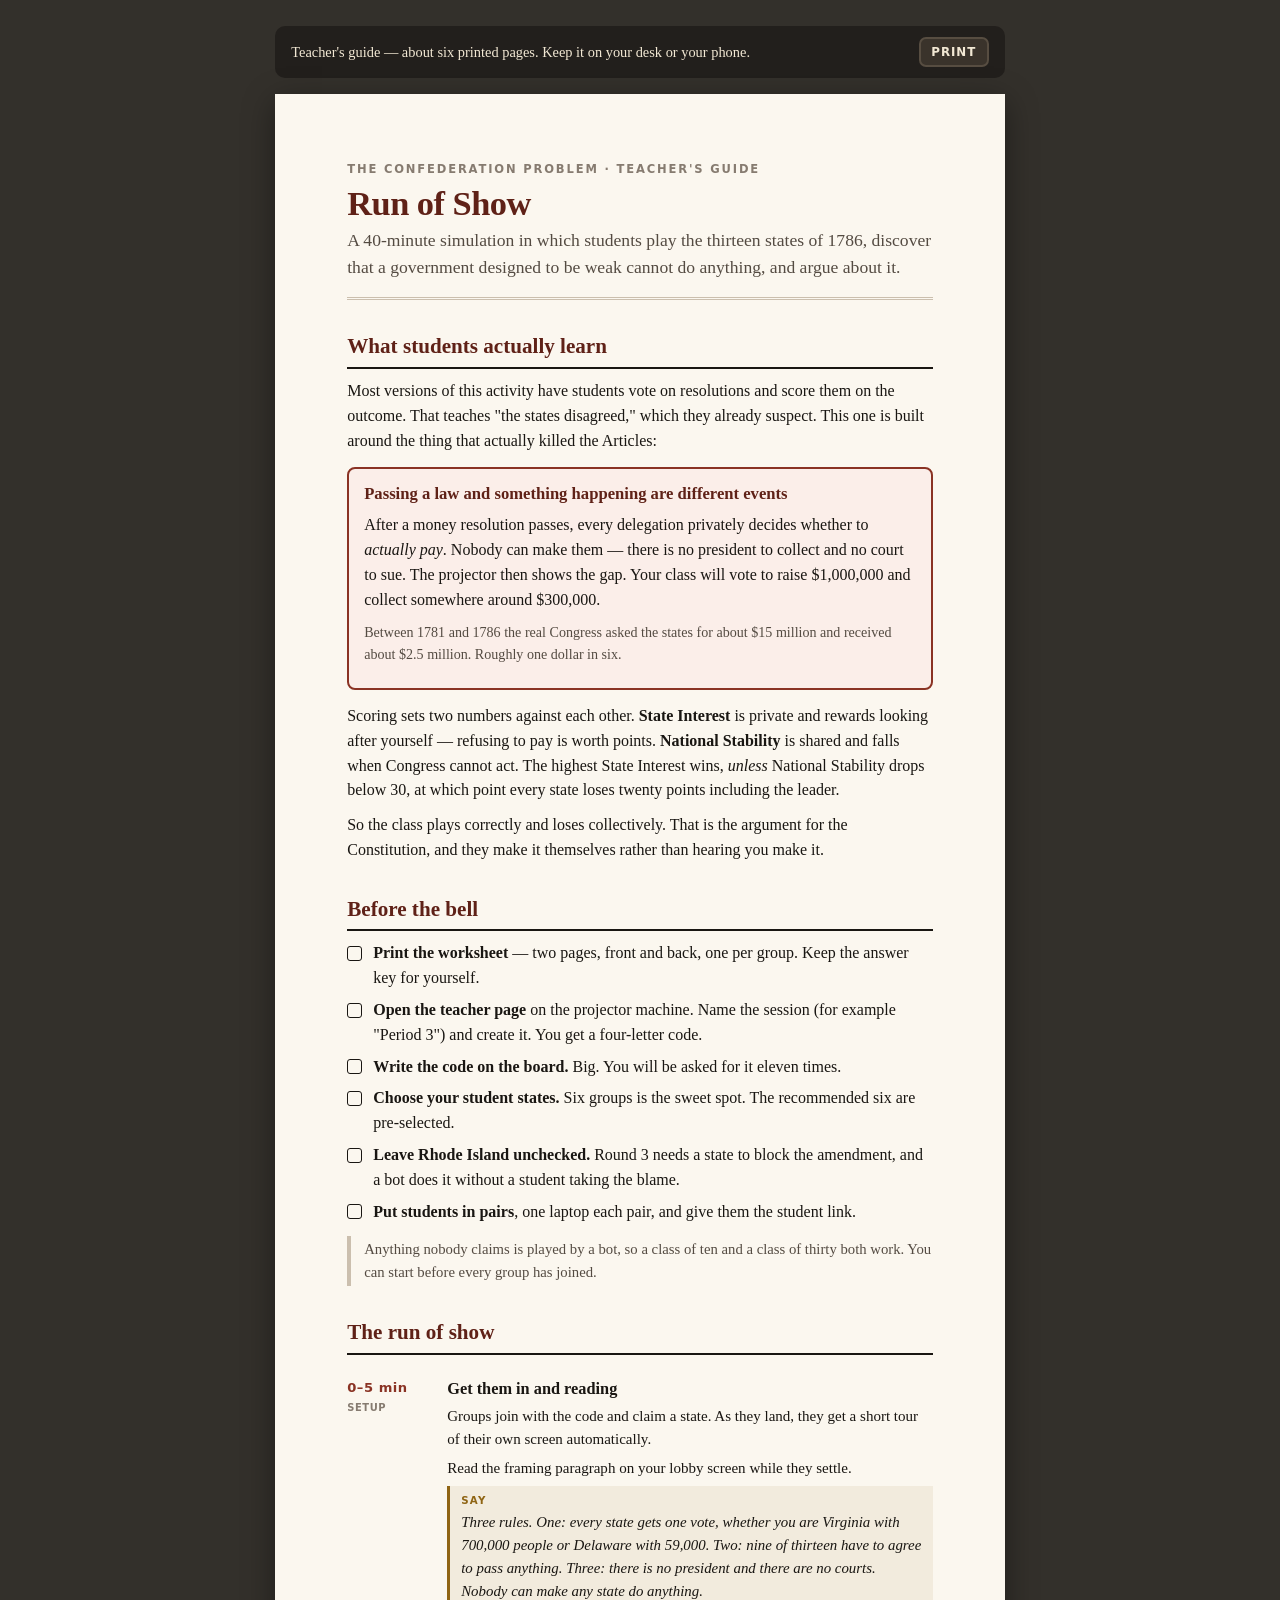
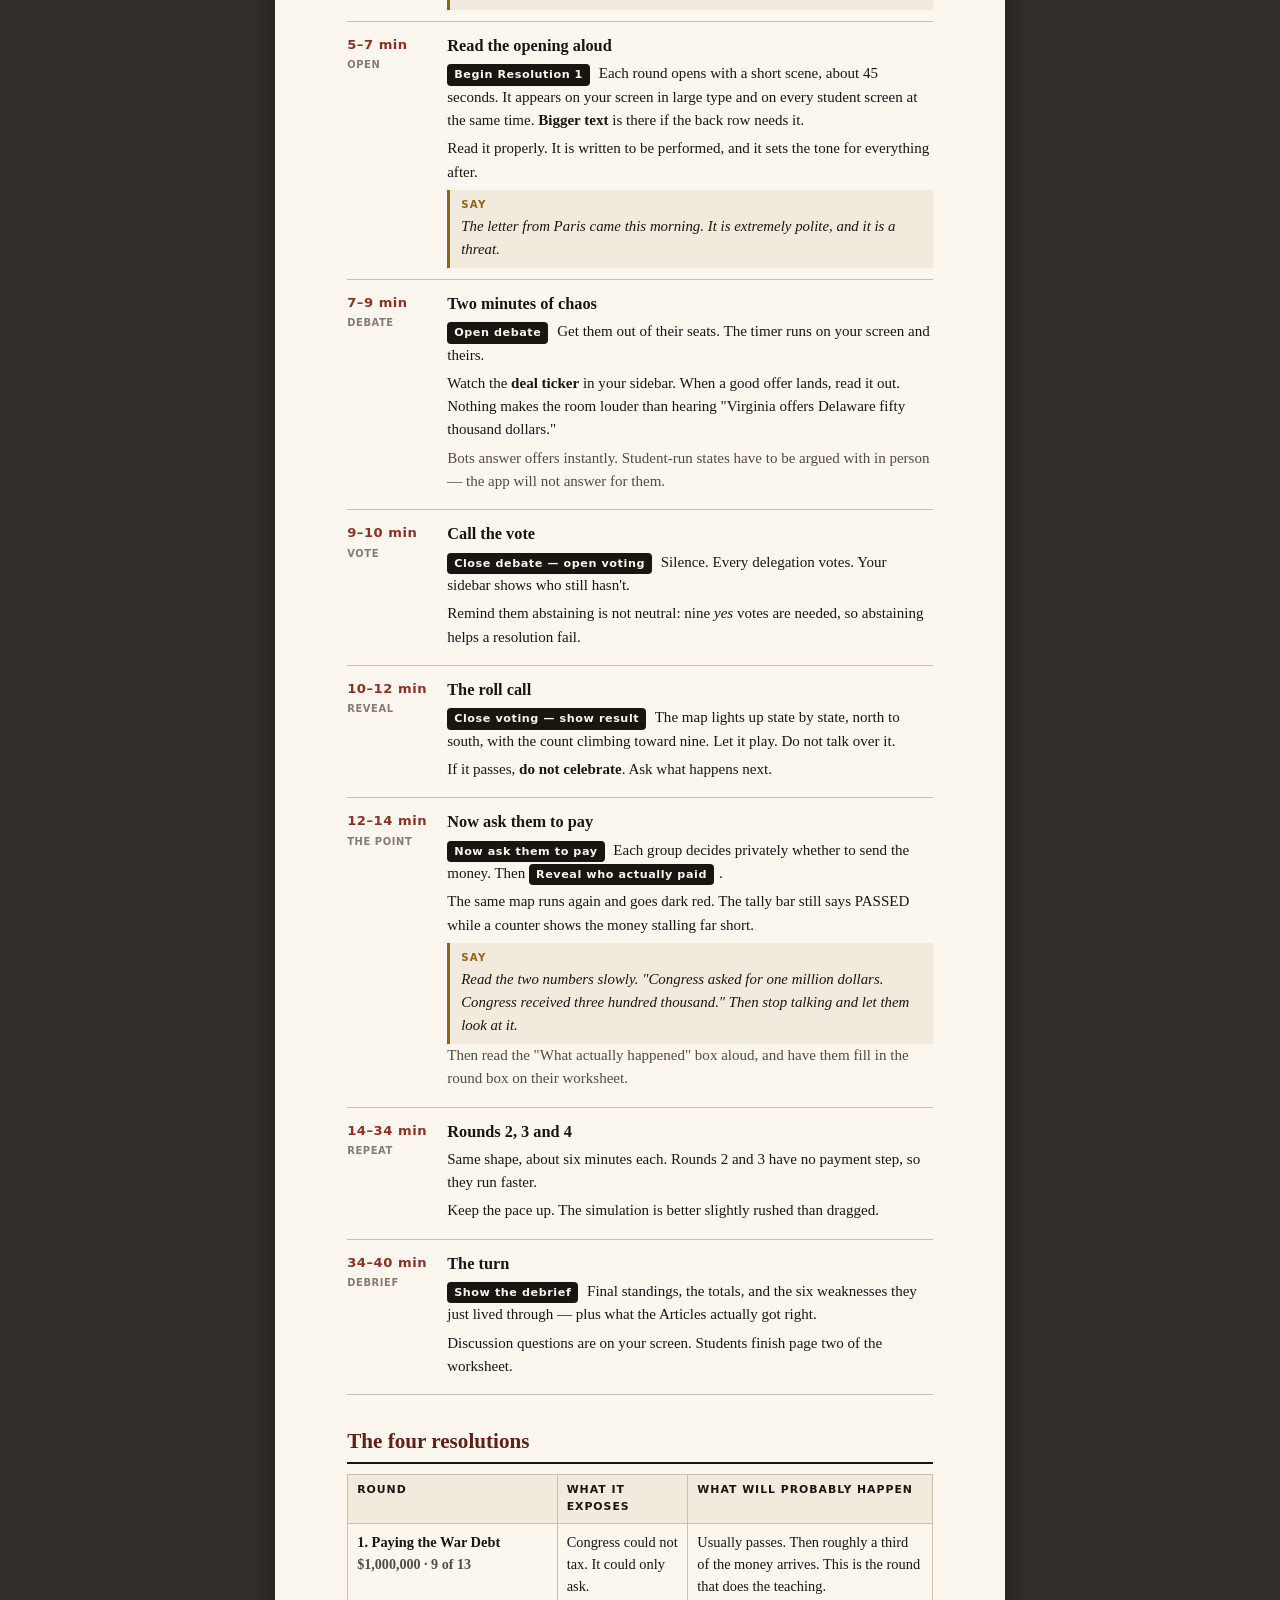
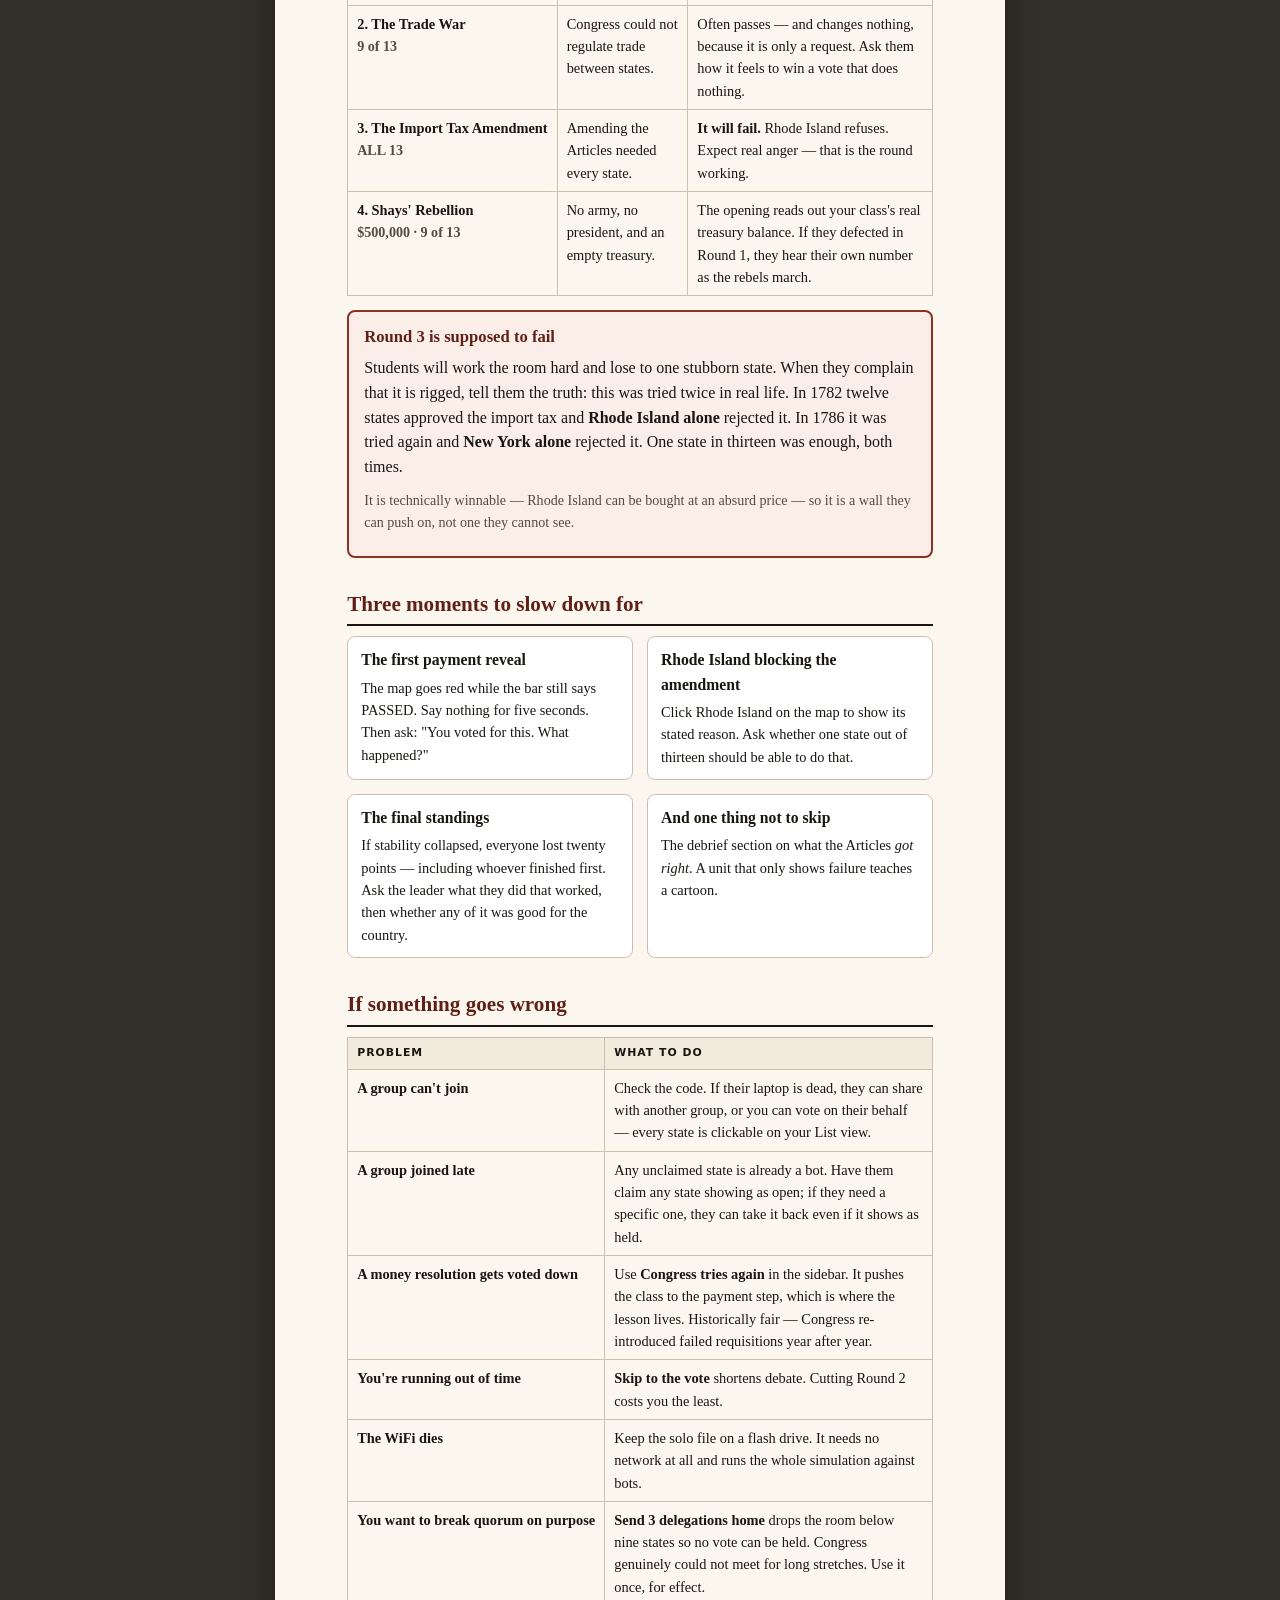
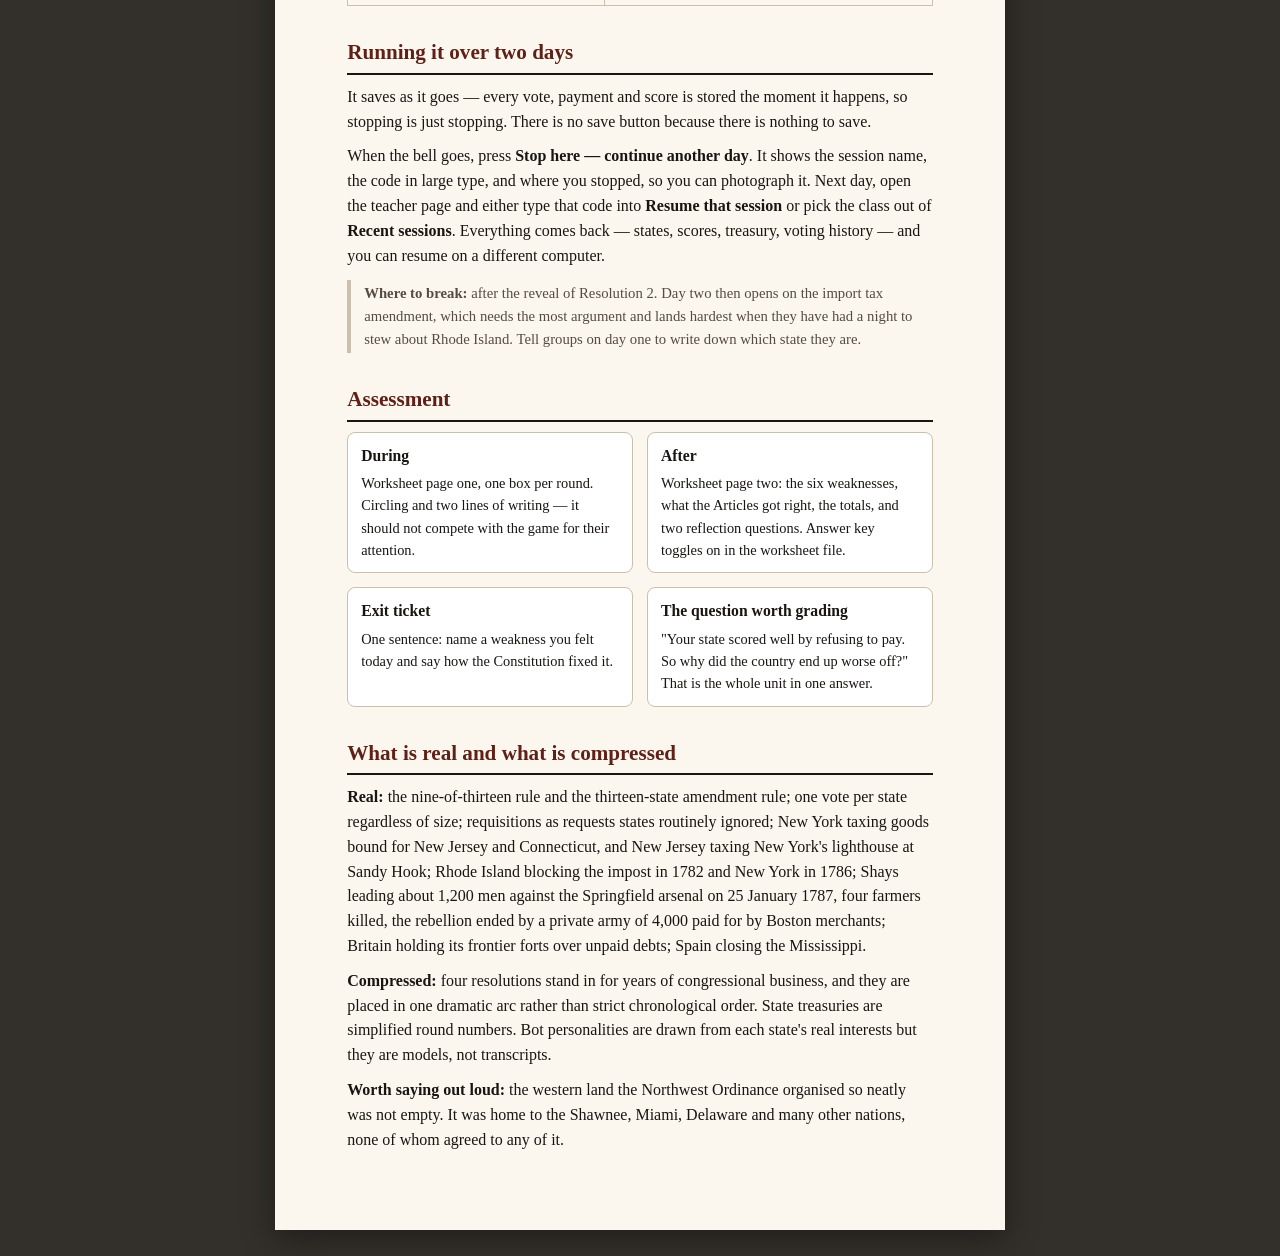
==== lesson-plan.html @ 15f0db57 "Add the teacher's run of show A six-page guide written to be used during class rather than read befo" ====
<!DOCTYPE html>
<html lang="en">
<head>
<meta charset="UTF-8">
<meta name="viewport" content="width=device-width, initial-scale=1">
<title>Teacher's Run of Show</title>
<link rel="icon" href="data:image/svg+xml,%3Csvg xmlns=%27http://www.w3.org/2000/svg%27 viewBox=%270 0 32 32%27%3E%3Crect width=%2732%27 height=%2732%27 rx=%276%27 fill=%27%238a3324%27/%3E%3Ctext x=%2716%27 y=%2723%27 font-size=%2719%27 text-anchor=%27middle%27 fill=%27%23f5ecd8%27 font-family=%27Georgia,serif%27%3E13%3C/text%3E%3C/svg%3E">
<style>
  :root{
    --ink:#191612; --soft:#544b42; --faint:#867b70; --rule:#cbbfae;
    --paper:#fbf7ef; --tint:#f2ebdd; --accent:#8a3324; --accent-dk:#5f2117;
    --gold:#8f6413; --green:#1d5233;
  }
  *{box-sizing:border-box}
  html,body{margin:0;padding:0}
  body{background:#33302b;color:var(--ink);
    font-family:"Iowan Old Style","Palatino Linotype",Palatino,Georgia,"Times New Roman",serif;
    font-size:16px;line-height:1.55;padding:26px 12px}
  .doc{background:var(--paper);max-width:7.6in;margin:0 auto;padding:0.7in 0.75in;
    box-shadow:0 8px 30px rgba(0,0,0,.4)}

  .lede-block{border-bottom:3px double var(--rule);padding-bottom:16px;margin-bottom:22px}
  h1{font-size:2.15rem;margin:0 0 4px;color:var(--accent-dk);letter-spacing:-.015em;line-height:1.1}
  .kicker{font-family:ui-sans-serif,system-ui,-apple-system,sans-serif;font-size:.72rem;font-weight:800;
    letter-spacing:.16em;text-transform:uppercase;color:var(--faint);margin-bottom:6px}
  .stand{font-size:1.1rem;color:var(--soft);margin:0}

  h2{font-size:1.32rem;margin:30px 0 10px;color:var(--accent-dk);
    border-bottom:2px solid var(--ink);padding-bottom:4px}
  h3{font-size:1.04rem;margin:18px 0 6px}
  p{margin:0 0 10px}
  ul,ol{margin:0 0 10px;padding-left:1.15em}
  li{margin-bottom:5px}
  .small{font-size:.88rem}
  .muted{color:var(--soft)}
  strong{font-weight:700}

  /* run of show */
  .cue{display:grid;grid-template-columns:86px 1fr;gap:14px;padding:11px 0;
    border-bottom:1px solid var(--rule);break-inside:avoid}
  .cue:last-child{border-bottom:0}
  .cue .t{font-family:ui-sans-serif,system-ui,sans-serif;font-weight:800;font-size:.82rem;
    letter-spacing:.04em;color:var(--accent);padding-top:2px}
  .cue .t small{display:block;font-weight:600;color:var(--faint);letter-spacing:.06em;
    text-transform:uppercase;font-size:.62rem;margin-top:2px}
  .cue h4{margin:0 0 4px;font-size:1.02rem}
  .cue p{margin:0 0 5px;font-size:.94rem}
  .press{display:inline-block;font-family:ui-sans-serif,system-ui,sans-serif;font-size:.7rem;
    font-weight:700;letter-spacing:.05em;background:var(--ink);color:var(--paper);
    border-radius:4px;padding:2px 7px;margin-right:5px;white-space:nowrap}
  .say{border-left:3px solid var(--gold);background:var(--tint);padding:7px 11px;margin:6px 0 0;
    font-size:.93rem;font-style:italic}
  .say b{font-style:normal;font-family:ui-sans-serif,system-ui,sans-serif;font-size:.64rem;
    letter-spacing:.12em;text-transform:uppercase;color:var(--gold);display:block;margin-bottom:2px}

  table{width:100%;border-collapse:collapse;margin:0 0 12px;font-size:.9rem}
  th,td{text-align:left;padding:7px 9px;border:1px solid var(--rule);vertical-align:top}
  th{background:var(--tint);font-family:ui-sans-serif,system-ui,sans-serif;font-size:.68rem;
    text-transform:uppercase;letter-spacing:.09em}
  td.n{white-space:nowrap;font-weight:700}

  .callout{border:2px solid var(--accent);border-radius:8px;padding:12px 15px;margin:14px 0;
    background:#fbeee9;break-inside:avoid}
  .callout h3{margin-top:0;color:var(--accent-dk)}
  .note{border-left:4px solid var(--rule);padding:2px 0 2px 13px;margin:12px 0;color:var(--soft);
    font-size:.92rem}
  .check{list-style:none;padding-left:0}
  .check li{padding-left:26px;position:relative;margin-bottom:7px}
  .check li::before{content:"";position:absolute;left:0;top:.28em;width:13px;height:13px;
    border:1.5px solid var(--ink);border-radius:3px}

  .grid2{display:grid;grid-template-columns:1fr 1fr;gap:14px}
  @media(max-width:640px){.grid2{grid-template-columns:1fr}}
  .card{border:1px solid var(--rule);border-radius:8px;padding:11px 13px;background:#fff}
  .card h3{margin:0 0 4px;font-size:.98rem}
  .card p{margin:0;font-size:.9rem}

  .bar{max-width:7.6in;margin:0 auto 16px;display:flex;gap:10px;align-items:center;flex-wrap:wrap;
    background:#221f1c;border-radius:10px;padding:11px 16px;color:#f2e8d4}
  .bar span{flex:1;min-width:180px;font-size:.9rem}
  .bar button{font-family:ui-sans-serif,system-ui,sans-serif;font-size:.74rem;font-weight:700;
    letter-spacing:.08em;text-transform:uppercase;border:2px solid #574d41;background:#3a332b;
    color:#f2e8d4;border-radius:7px;padding:.5em .9em;cursor:pointer}
  .bar button:hover{background:#4a4137}

  @page{margin:0.55in}
  @media print{
    body{background:#fff;padding:0;font-size:10.6pt}
    .bar{display:none}
    .doc{box-shadow:none;max-width:none;padding:0}
    h2{page-break-after:avoid}
    .cue,.callout,.card,table{break-inside:avoid}
  }
</style>
</head>
<body>

<div class="bar">
  <span>Teacher's guide — about six printed pages. Keep it on your desk or your phone.</span>
  <button onclick="window.print()">Print</button>
</div>

<div class="doc">

  <div class="lede-block">
    <div class="kicker">The Confederation Problem &middot; Teacher's Guide</div>
    <h1>Run of Show</h1>
    <p class="stand">A 40-minute simulation in which students play the thirteen states of 1786, discover
    that a government designed to be weak cannot do anything, and argue about it.</p>
  </div>

  <h2>What students actually learn</h2>

  <p>Most versions of this activity have students vote on resolutions and score them on the outcome. That
  teaches "the states disagreed," which they already suspect. This one is built around the thing that
  actually killed the Articles:</p>

  <div class="callout">
    <h3>Passing a law and something happening are different events</h3>
    <p>After a money resolution passes, every delegation privately decides whether to <em>actually pay</em>.
    Nobody can make them — there is no president to collect and no court to sue. The projector then shows
    the gap. Your class will vote to raise $1,000,000 and collect somewhere around $300,000.</p>
    <p class="small muted" style="margin-top:7px">Between 1781 and 1786 the real Congress asked the states
    for about $15 million and received about $2.5 million. Roughly one dollar in six.</p>
  </div>

  <p>Scoring sets two numbers against each other. <strong>State Interest</strong> is private and rewards
  looking after yourself — refusing to pay is worth points. <strong>National Stability</strong> is shared
  and falls when Congress cannot act. The highest State Interest wins, <em>unless</em> National Stability
  drops below 30, at which point every state loses twenty points including the leader.</p>

  <p>So the class plays correctly and loses collectively. That is the argument for the Constitution, and
  they make it themselves rather than hearing you make it.</p>

  <h2>Before the bell</h2>

  <ul class="check">
    <li><strong>Print the worksheet</strong> — two pages, front and back, one per group. Keep the answer
      key for yourself.</li>
    <li><strong>Open the teacher page</strong> on the projector machine. Name the session (for example
      "Period 3") and create it. You get a four-letter code.</li>
    <li><strong>Write the code on the board.</strong> Big. You will be asked for it eleven times.</li>
    <li><strong>Choose your student states.</strong> Six groups is the sweet spot. The recommended six are
      pre-selected.</li>
    <li><strong>Leave Rhode Island unchecked.</strong> Round 3 needs a state to block the amendment, and a
      bot does it without a student taking the blame.</li>
    <li><strong>Put students in pairs</strong>, one laptop each pair, and give them the student link.</li>
  </ul>

  <div class="note">Anything nobody claims is played by a bot, so a class of ten and a class of thirty both
  work. You can start before every group has joined.</div>

  <h2>The run of show</h2>

  <div class="cue">
    <div class="t">0–5 min<small>Setup</small></div>
    <div>
      <h4>Get them in and reading</h4>
      <p>Groups join with the code and claim a state. As they land, they get a short tour of their own
      screen automatically.</p>
      <p>Read the framing paragraph on your lobby screen while they settle.</p>
      <div class="say"><b>Say</b>Three rules. One: every state gets one vote, whether you are Virginia with
      700,000 people or Delaware with 59,000. Two: nine of thirteen have to agree to pass anything. Three:
      there is no president and there are no courts. Nobody can make any state do anything.</div>
    </div>
  </div>

  <div class="cue">
    <div class="t">5–7 min<small>Open</small></div>
    <div>
      <h4>Read the opening aloud</h4>
      <p><span class="press">Begin Resolution 1</span> Each round opens with a short scene, about
      45 seconds. It appears on your screen in large type and on every student screen at the same time.
      <strong>Bigger text</strong> is there if the back row needs it.</p>
      <p>Read it properly. It is written to be performed, and it sets the tone for everything after.</p>
      <div class="say"><b>Say</b>The letter from Paris came this morning. It is extremely polite, and it is
      a threat.</div>
    </div>
  </div>

  <div class="cue">
    <div class="t">7–9 min<small>Debate</small></div>
    <div>
      <h4>Two minutes of chaos</h4>
      <p><span class="press">Open debate</span> Get them out of their seats. The timer runs on your screen
      and theirs.</p>
      <p>Watch the <strong>deal ticker</strong> in your sidebar. When a good offer lands, read it out.
      Nothing makes the room louder than hearing "Virginia offers Delaware fifty thousand dollars."</p>
      <p class="small muted">Bots answer offers instantly. Student-run states have to be argued with in
      person — the app will not answer for them.</p>
    </div>
  </div>

  <div class="cue">
    <div class="t">9–10 min<small>Vote</small></div>
    <div>
      <h4>Call the vote</h4>
      <p><span class="press">Close debate — open voting</span> Silence. Every delegation votes. Your
      sidebar shows who still hasn't.</p>
      <p>Remind them abstaining is not neutral: nine <em>yes</em> votes are needed, so abstaining helps a
      resolution fail.</p>
    </div>
  </div>

  <div class="cue">
    <div class="t">10–12 min<small>Reveal</small></div>
    <div>
      <h4>The roll call</h4>
      <p><span class="press">Close voting — show result</span> The map lights up state by state, north to
      south, with the count climbing toward nine. Let it play. Do not talk over it.</p>
      <p>If it passes, <strong>do not celebrate</strong>. Ask what happens next.</p>
    </div>
  </div>

  <div class="cue">
    <div class="t">12–14 min<small>The point</small></div>
    <div>
      <h4>Now ask them to pay</h4>
      <p><span class="press">Now ask them to pay</span> Each group decides privately whether to send the
      money. Then <span class="press">Reveal who actually paid</span>.</p>
      <p>The same map runs again and goes dark red. The tally bar still says PASSED while a counter shows
      the money stalling far short.</p>
      <div class="say"><b>Say</b>Read the two numbers slowly. "Congress asked for one million dollars.
      Congress received three hundred thousand." Then stop talking and let them look at it.</div>
      <p class="small muted">Then read the "What actually happened" box aloud, and have them fill in the
      round box on their worksheet.</p>
    </div>
  </div>

  <div class="cue">
    <div class="t">14–34 min<small>Repeat</small></div>
    <div>
      <h4>Rounds 2, 3 and 4</h4>
      <p>Same shape, about six minutes each. Rounds 2 and 3 have no payment step, so they run faster.</p>
      <p>Keep the pace up. The simulation is better slightly rushed than dragged.</p>
    </div>
  </div>

  <div class="cue">
    <div class="t">34–40 min<small>Debrief</small></div>
    <div>
      <h4>The turn</h4>
      <p><span class="press">Show the debrief</span> Final standings, the totals, and the six weaknesses
      they just lived through — plus what the Articles actually got right.</p>
      <p>Discussion questions are on your screen. Students finish page two of the worksheet.</p>
    </div>
  </div>

  <h2>The four resolutions</h2>

  <table>
    <thead><tr><th>Round</th><th>What it exposes</th><th>What will probably happen</th></tr></thead>
    <tbody>
      <tr>
        <td class="n">1. Paying the War Debt<br><span class="small muted">$1,000,000 &middot; 9 of 13</span></td>
        <td>Congress could not tax. It could only ask.</td>
        <td>Usually passes. Then roughly a third of the money arrives. This is the round that does the
          teaching.</td>
      </tr>
      <tr>
        <td class="n">2. The Trade War<br><span class="small muted">9 of 13</span></td>
        <td>Congress could not regulate trade between states.</td>
        <td>Often passes — and changes nothing, because it is only a request. Ask them how it feels to
          win a vote that does nothing.</td>
      </tr>
      <tr>
        <td class="n">3. The Import Tax Amendment<br><span class="small muted">ALL 13</span></td>
        <td>Amending the Articles needed every state.</td>
        <td><strong>It will fail.</strong> Rhode Island refuses. Expect real anger — that is the round
          working.</td>
      </tr>
      <tr>
        <td class="n">4. Shays' Rebellion<br><span class="small muted">$500,000 &middot; 9 of 13</span></td>
        <td>No army, no president, and an empty treasury.</td>
        <td>The opening reads out your class's real treasury balance. If they defected in Round 1, they
          hear their own number as the rebels march.</td>
      </tr>
    </tbody>
  </table>

  <div class="callout">
    <h3>Round 3 is supposed to fail</h3>
    <p>Students will work the room hard and lose to one stubborn state. When they complain that it is
    rigged, tell them the truth: this was tried twice in real life. In 1782 twelve states approved the
    import tax and <strong>Rhode Island alone</strong> rejected it. In 1786 it was tried again and
    <strong>New York alone</strong> rejected it. One state in thirteen was enough, both times.</p>
    <p class="small muted" style="margin-top:6px">It is technically winnable — Rhode Island can be bought
    at an absurd price — so it is a wall they can push on, not one they cannot see.</p>
  </div>

  <h2>Three moments to slow down for</h2>

  <div class="grid2">
    <div class="card">
      <h3>The first payment reveal</h3>
      <p>The map goes red while the bar still says PASSED. Say nothing for five seconds. Then ask: "You
      voted for this. What happened?"</p>
    </div>
    <div class="card">
      <h3>Rhode Island blocking the amendment</h3>
      <p>Click Rhode Island on the map to show its stated reason. Ask whether one state out of thirteen
      should be able to do that.</p>
    </div>
    <div class="card">
      <h3>The final standings</h3>
      <p>If stability collapsed, everyone lost twenty points — including whoever finished first. Ask the
      leader what they did that worked, then whether any of it was good for the country.</p>
    </div>
    <div class="card">
      <h3>And one thing not to skip</h3>
      <p>The debrief section on what the Articles <em>got right</em>. A unit that only shows failure
      teaches a cartoon.</p>
    </div>
  </div>

  <h2>If something goes wrong</h2>

  <table>
    <thead><tr><th>Problem</th><th>What to do</th></tr></thead>
    <tbody>
      <tr><td class="n">A group can't join</td>
        <td>Check the code. If their laptop is dead, they can share with another group, or you can vote on
          their behalf — every state is clickable on your List view.</td></tr>
      <tr><td class="n">A group joined late</td>
        <td>Any unclaimed state is already a bot. Have them claim any state showing as open; if they need
          a specific one, they can take it back even if it shows as held.</td></tr>
      <tr><td class="n">A money resolution gets voted down</td>
        <td>Use <strong>Congress tries again</strong> in the sidebar. It pushes the class to the payment
          step, which is where the lesson lives. Historically fair — Congress re-introduced failed
          requisitions year after year.</td></tr>
      <tr><td class="n">You're running out of time</td>
        <td><strong>Skip to the vote</strong> shortens debate. Cutting Round 2 costs you the least.</td></tr>
      <tr><td class="n">The WiFi dies</td>
        <td>Keep the solo file on a flash drive. It needs no network at all and runs the whole simulation
          against bots.</td></tr>
      <tr><td class="n">You want to break quorum on purpose</td>
        <td><strong>Send 3 delegations home</strong> drops the room below nine states so no vote can be
          held. Congress genuinely could not meet for long stretches. Use it once, for effect.</td></tr>
    </tbody>
  </table>

  <h2>Running it over two days</h2>

  <p>It saves as it goes — every vote, payment and score is stored the moment it happens, so stopping is
  just stopping. There is no save button because there is nothing to save.</p>

  <p>When the bell goes, press <strong>Stop here — continue another day</strong>. It shows the session
  name, the code in large type, and where you stopped, so you can photograph it. Next day, open the
  teacher page and either type that code into <strong>Resume that session</strong> or pick the class out
  of <strong>Recent sessions</strong>. Everything comes back — states, scores, treasury, voting history —
  and you can resume on a different computer.</p>

  <div class="note"><strong>Where to break:</strong> after the reveal of Resolution 2. Day two then opens
  on the import tax amendment, which needs the most argument and lands hardest when they have had a night
  to stew about Rhode Island. Tell groups on day one to write down which state they are.</div>

  <h2>Assessment</h2>

  <div class="grid2">
    <div class="card">
      <h3>During</h3>
      <p>Worksheet page one, one box per round. Circling and two lines of writing — it should not compete
      with the game for their attention.</p>
    </div>
    <div class="card">
      <h3>After</h3>
      <p>Worksheet page two: the six weaknesses, what the Articles got right, the totals, and two
      reflection questions. Answer key toggles on in the worksheet file.</p>
    </div>
    <div class="card">
      <h3>Exit ticket</h3>
      <p>One sentence: name a weakness you felt today and say how the Constitution fixed it.</p>
    </div>
    <div class="card">
      <h3>The question worth grading</h3>
      <p>"Your state scored well by refusing to pay. So why did the country end up worse off?" That is the
      whole unit in one answer.</p>
    </div>
  </div>

  <h2>What is real and what is compressed</h2>

  <p><strong>Real:</strong> the nine-of-thirteen rule and the thirteen-state amendment rule; one vote per
  state regardless of size; requisitions as requests states routinely ignored; New York taxing goods bound
  for New Jersey and Connecticut, and New Jersey taxing New York's lighthouse at Sandy Hook; Rhode Island
  blocking the impost in 1782 and New York in 1786; Shays leading about 1,200 men against the Springfield
  arsenal on 25 January 1787, four farmers killed, the rebellion ended by a private army of 4,000 paid for
  by Boston merchants; Britain holding its frontier forts over unpaid debts; Spain closing the Mississippi.</p>

  <p><strong>Compressed:</strong> four resolutions stand in for years of congressional business, and they
  are placed in one dramatic arc rather than strict chronological order. State treasuries are simplified
  round numbers. Bot personalities are drawn from each state's real interests but they are models, not
  transcripts.</p>

  <p><strong>Worth saying out loud:</strong> the western land the Northwest Ordinance organised so neatly
  was not empty. It was home to the Shawnee, Miami, Delaware and many other nations, none of whom agreed
  to any of it.</p>

</div>
</body>
</html>
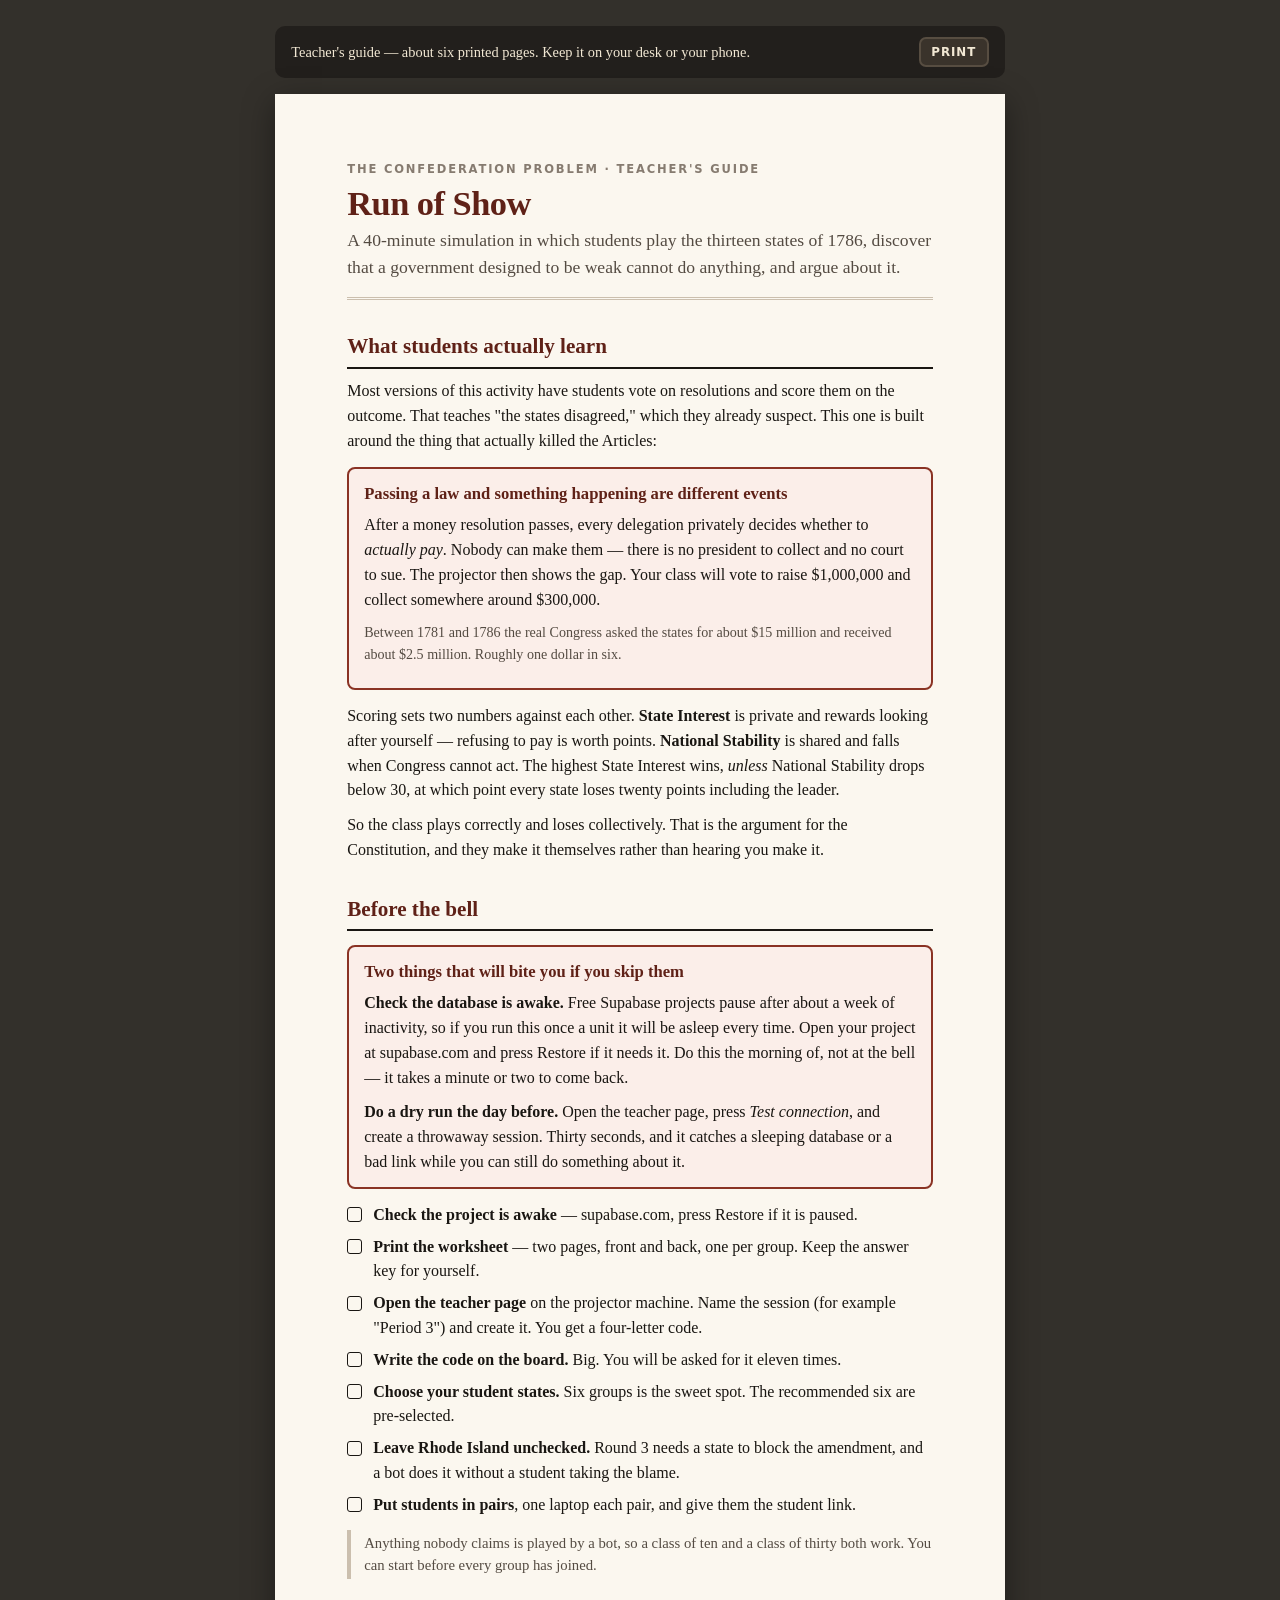
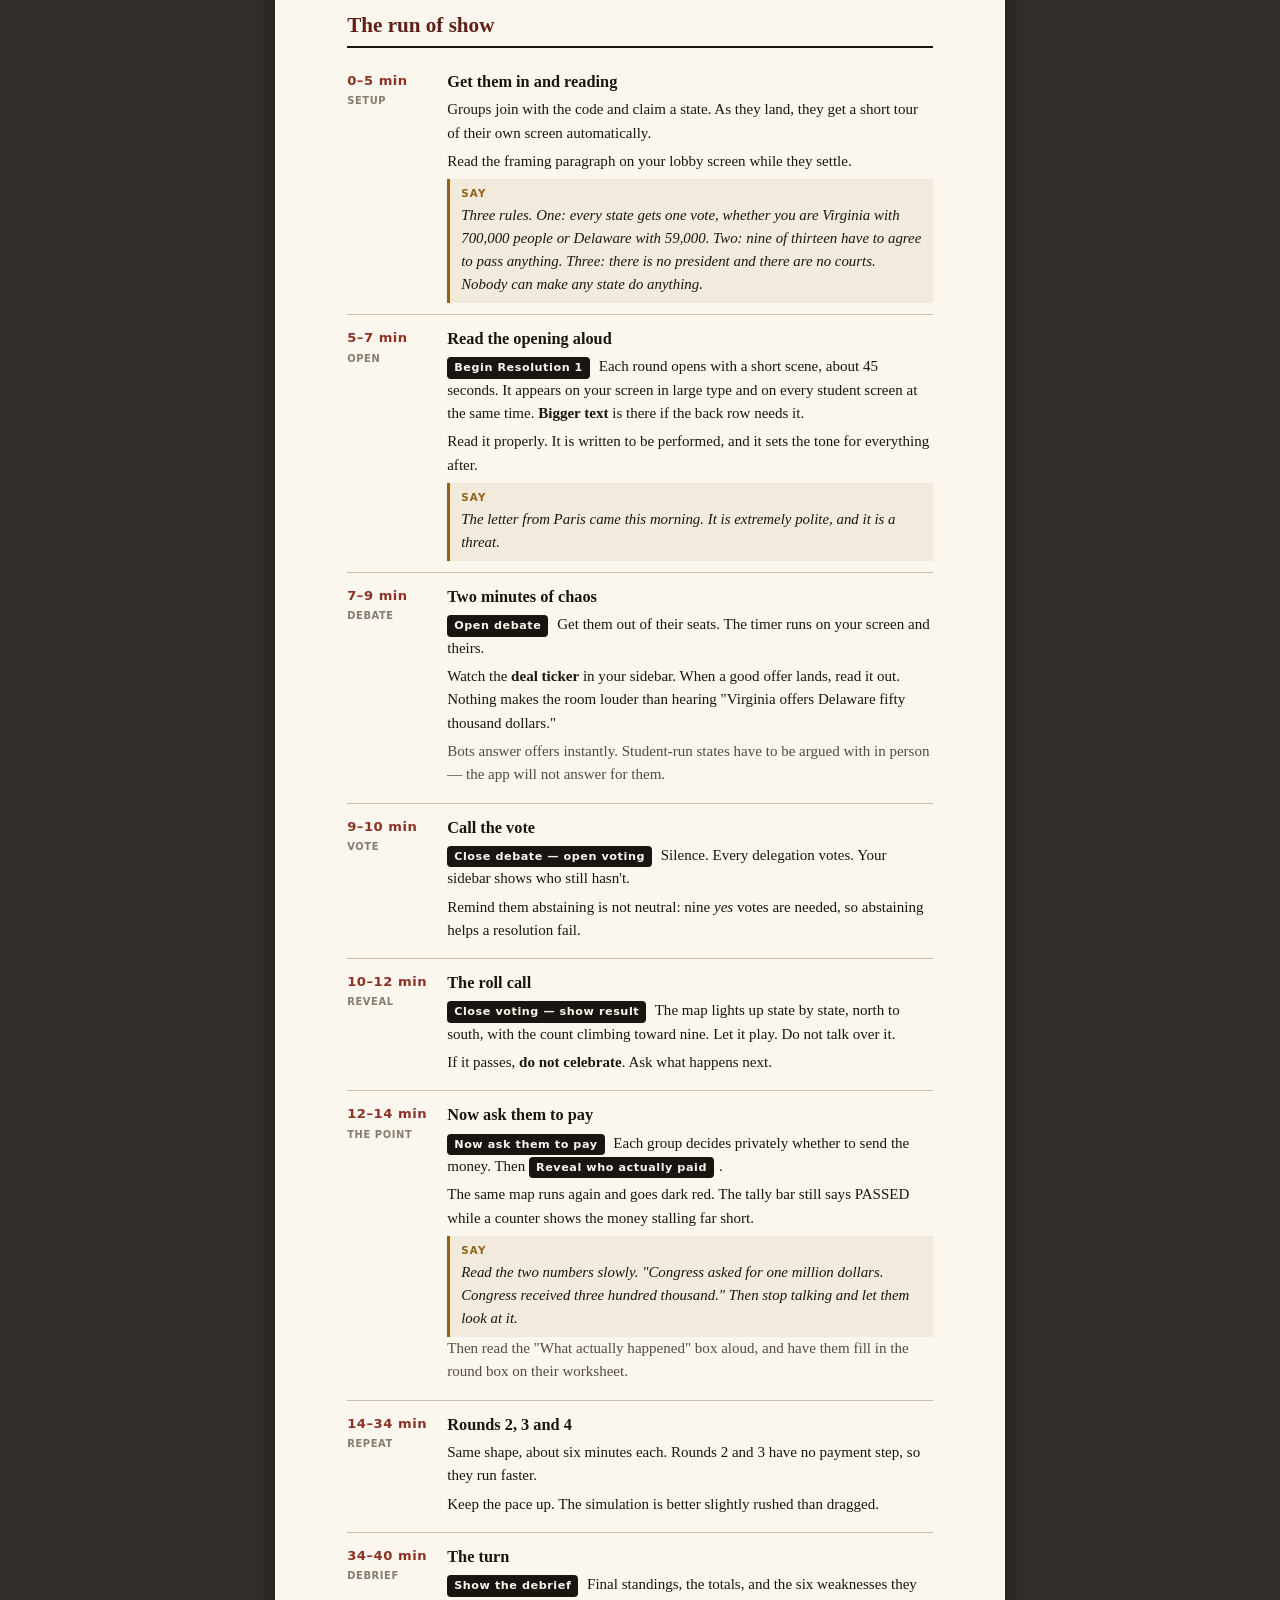
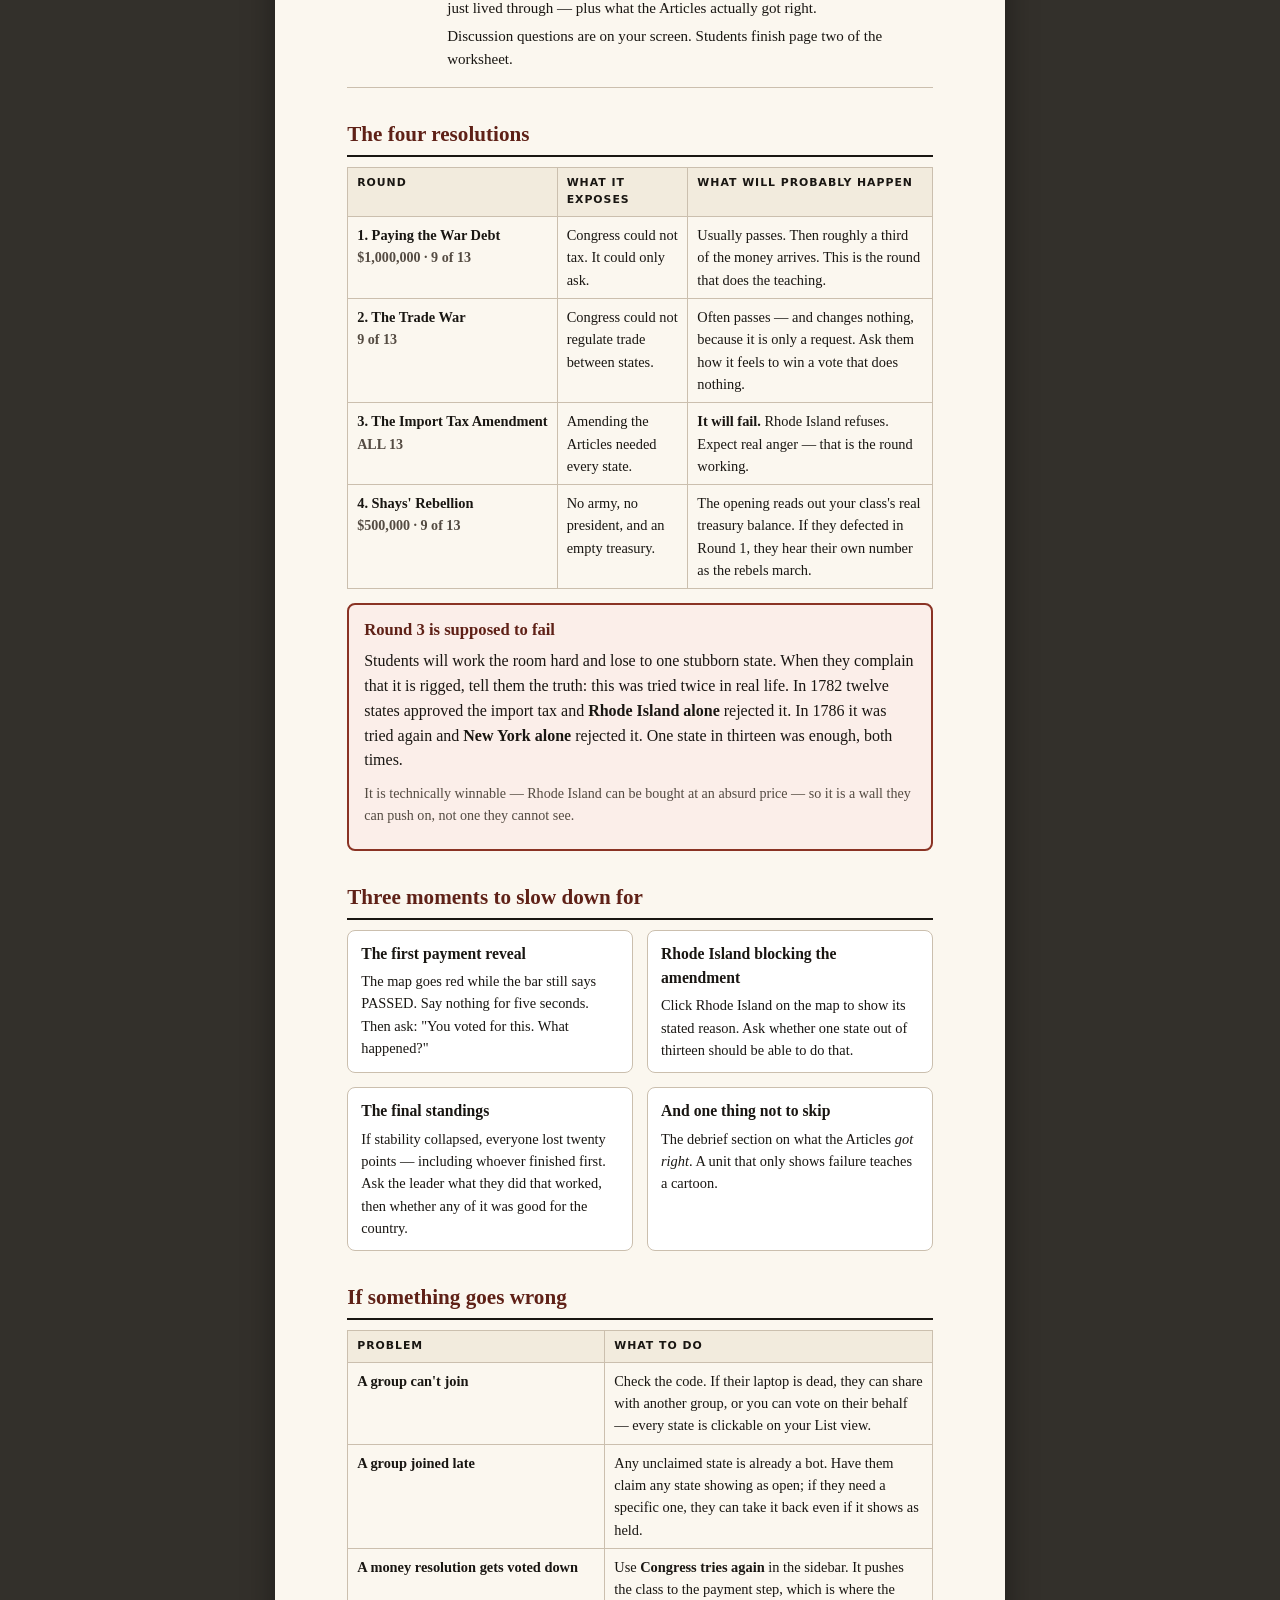
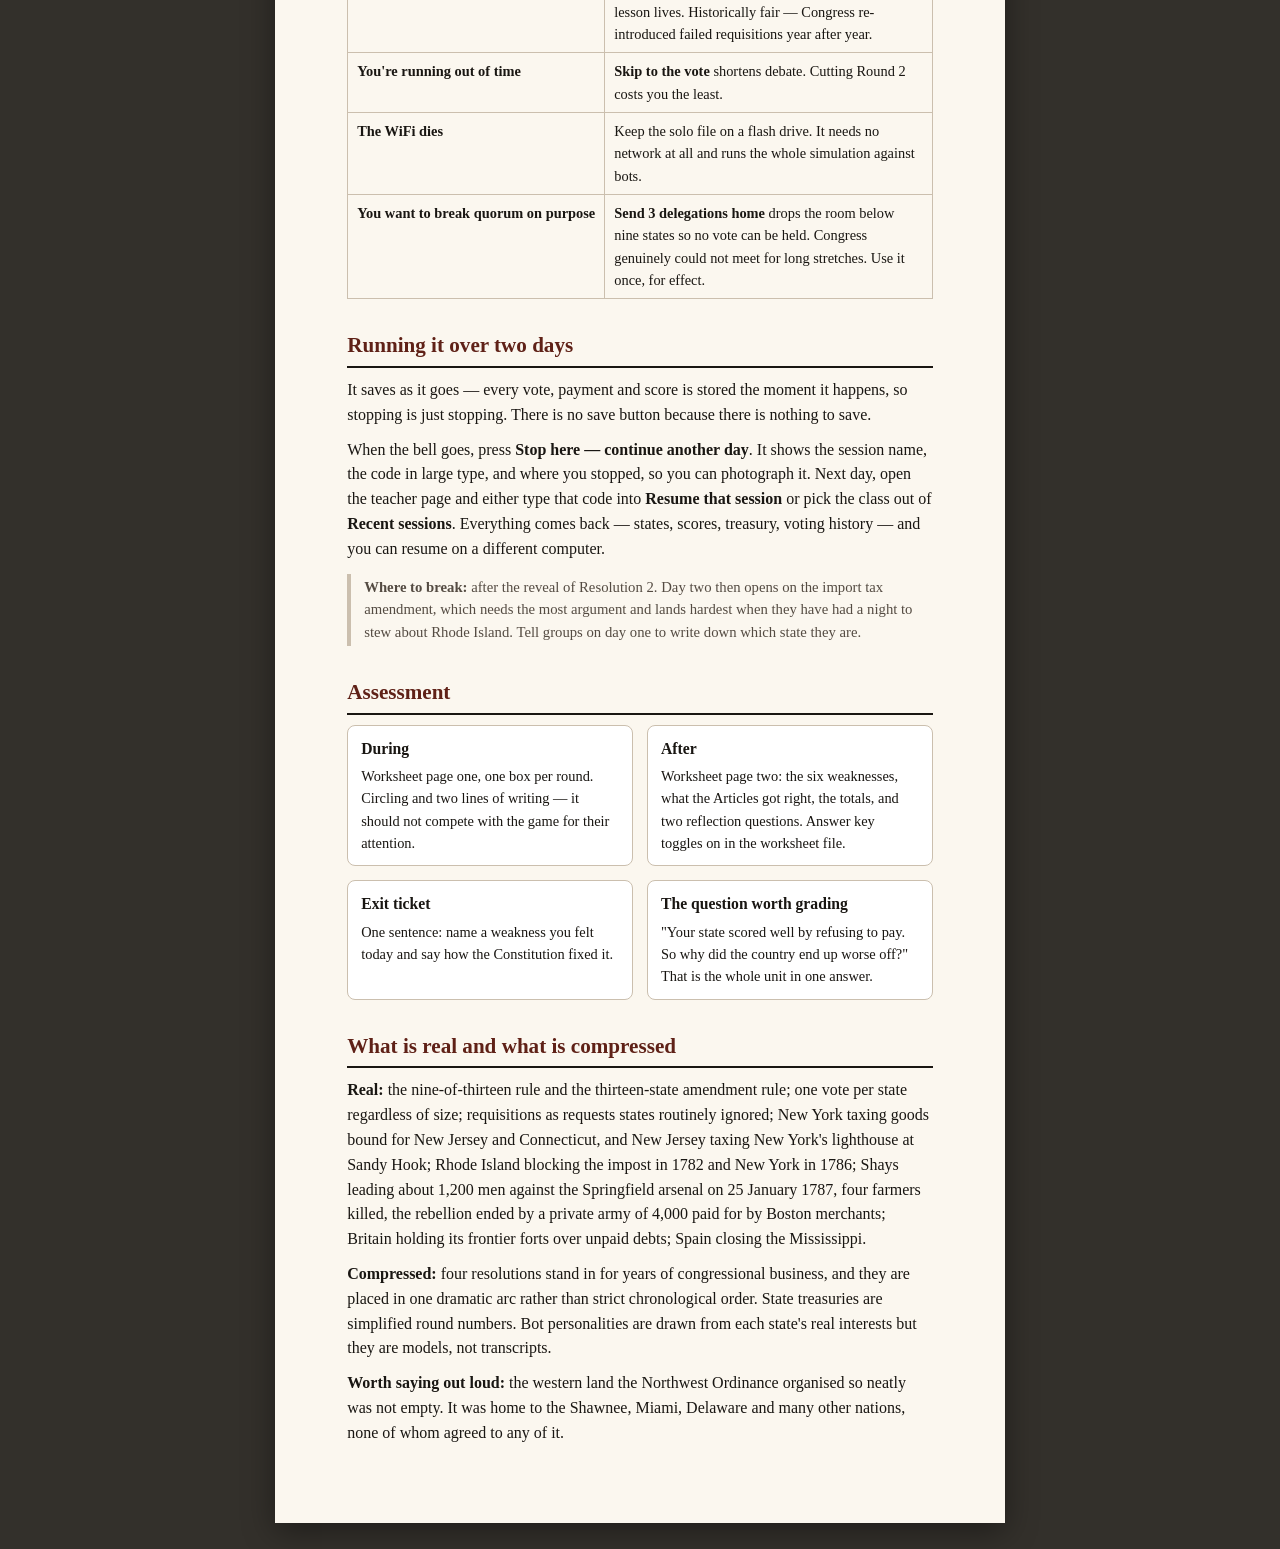
==== commit b4dc33a0: "Detect a paused project, and stop blaming file:// for it A free Supabase project sleeps after about " ====
--- a/lesson-plan.html
+++ b/lesson-plan.html
@@ -134,7 +134,19 @@
 
   <h2>Before the bell</h2>
 
+  <div class="callout">
+    <h3>Two things that will bite you if you skip them</h3>
+    <p><strong>Check the database is awake.</strong> Free Supabase projects pause after about a week of
+    inactivity, so if you run this once a unit it will be asleep every time. Open your project at
+    supabase.com and press Restore if it needs it. Do this the morning of, not at the bell — it takes a
+    minute or two to come back.</p>
+    <p style="margin-bottom:0"><strong>Do a dry run the day before.</strong> Open the teacher page,
+    press <em>Test connection</em>, and create a throwaway session. Thirty seconds, and it catches a
+    sleeping database or a bad link while you can still do something about it.</p>
+  </div>
+
   <ul class="check">
+    <li><strong>Check the project is awake</strong> — supabase.com, press Restore if it is paused.</li>
     <li><strong>Print the worksheet</strong> — two pages, front and back, one per group. Keep the answer
       key for yourself.</li>
     <li><strong>Open the teacher page</strong> on the projector machine. Name the session (for example
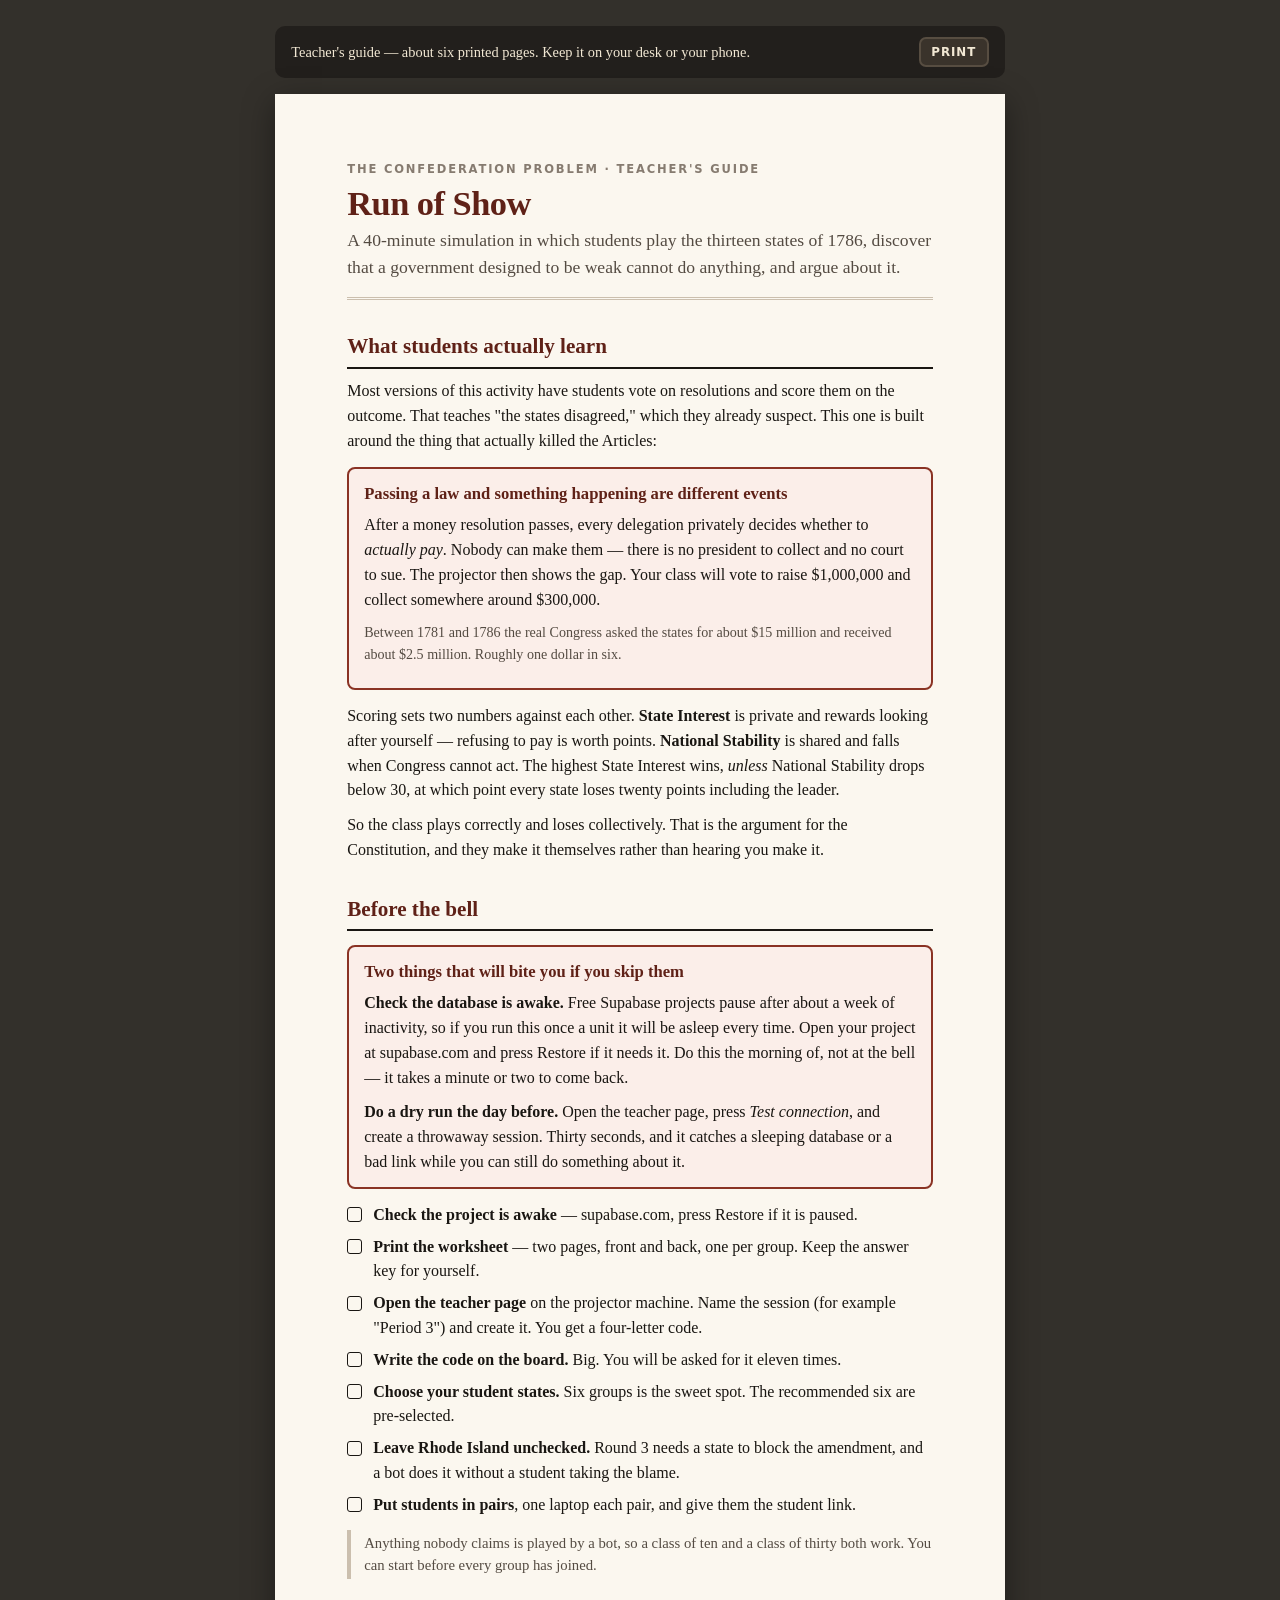
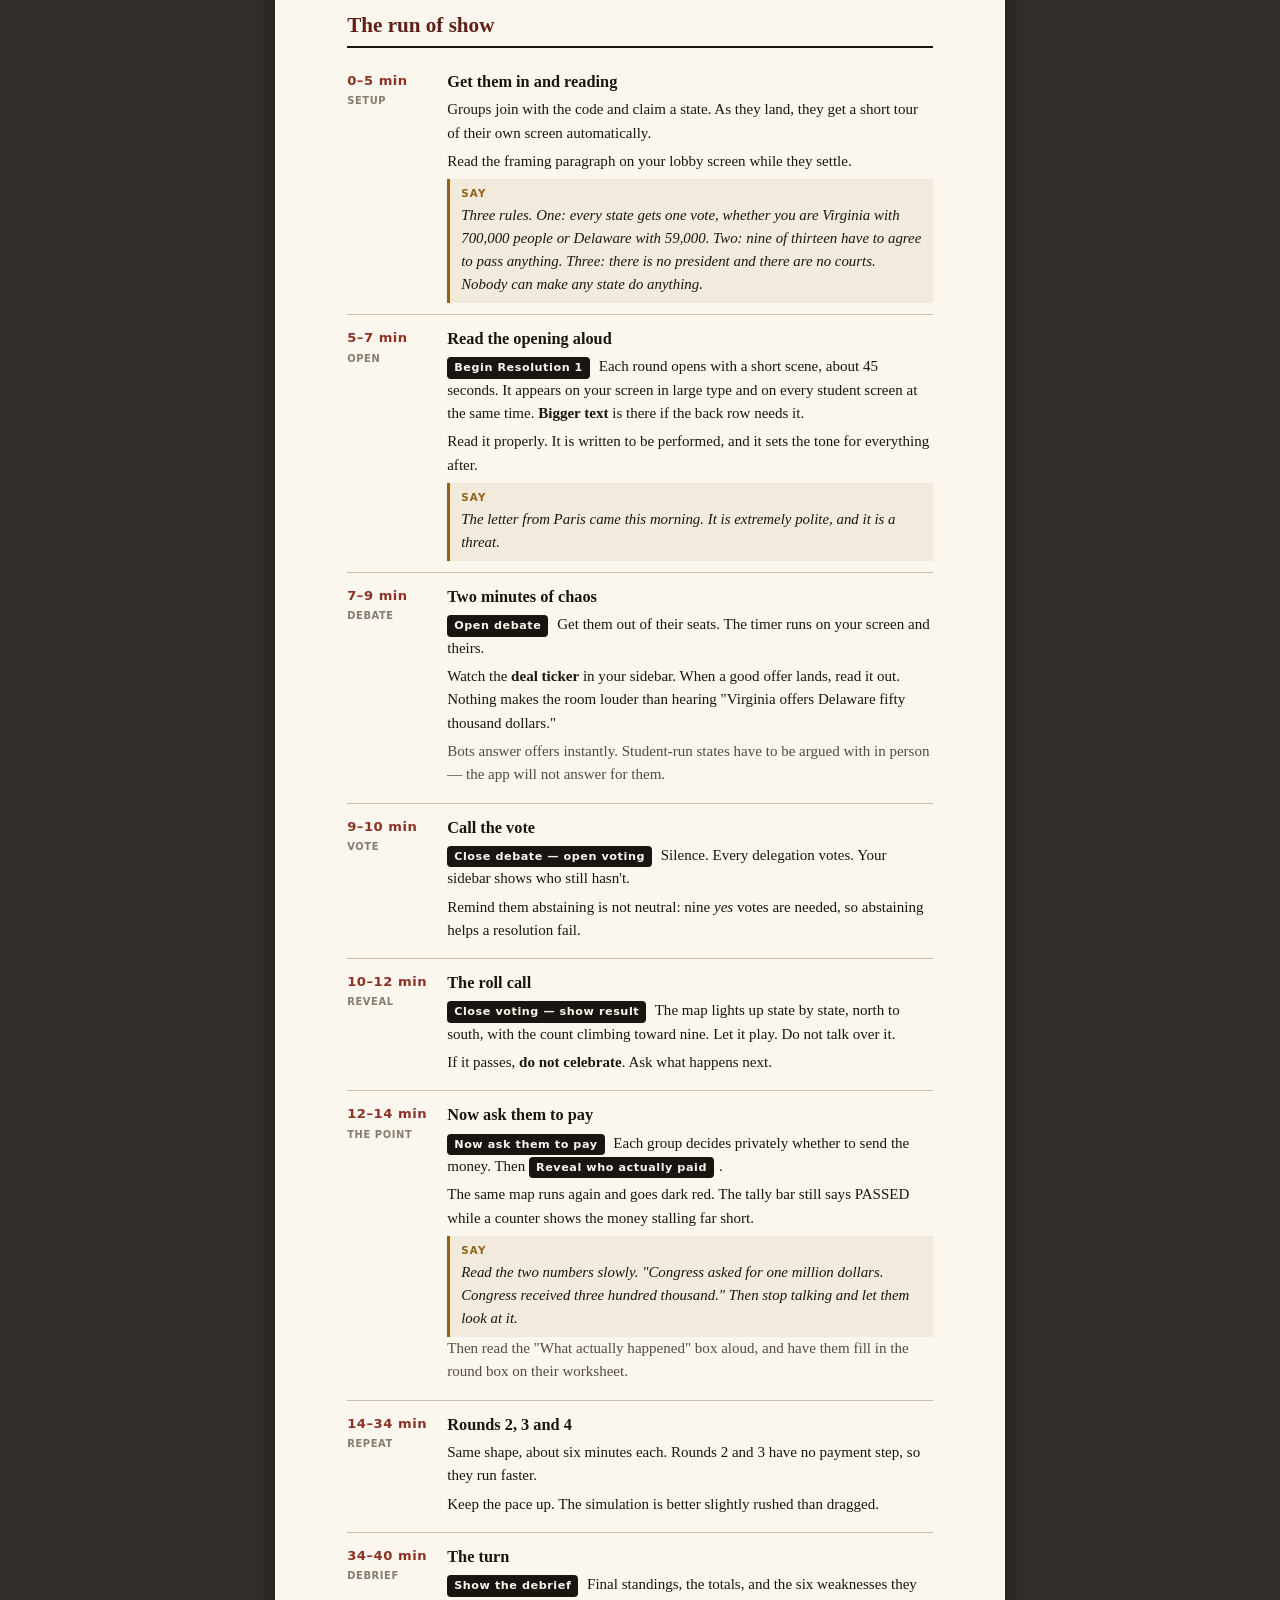
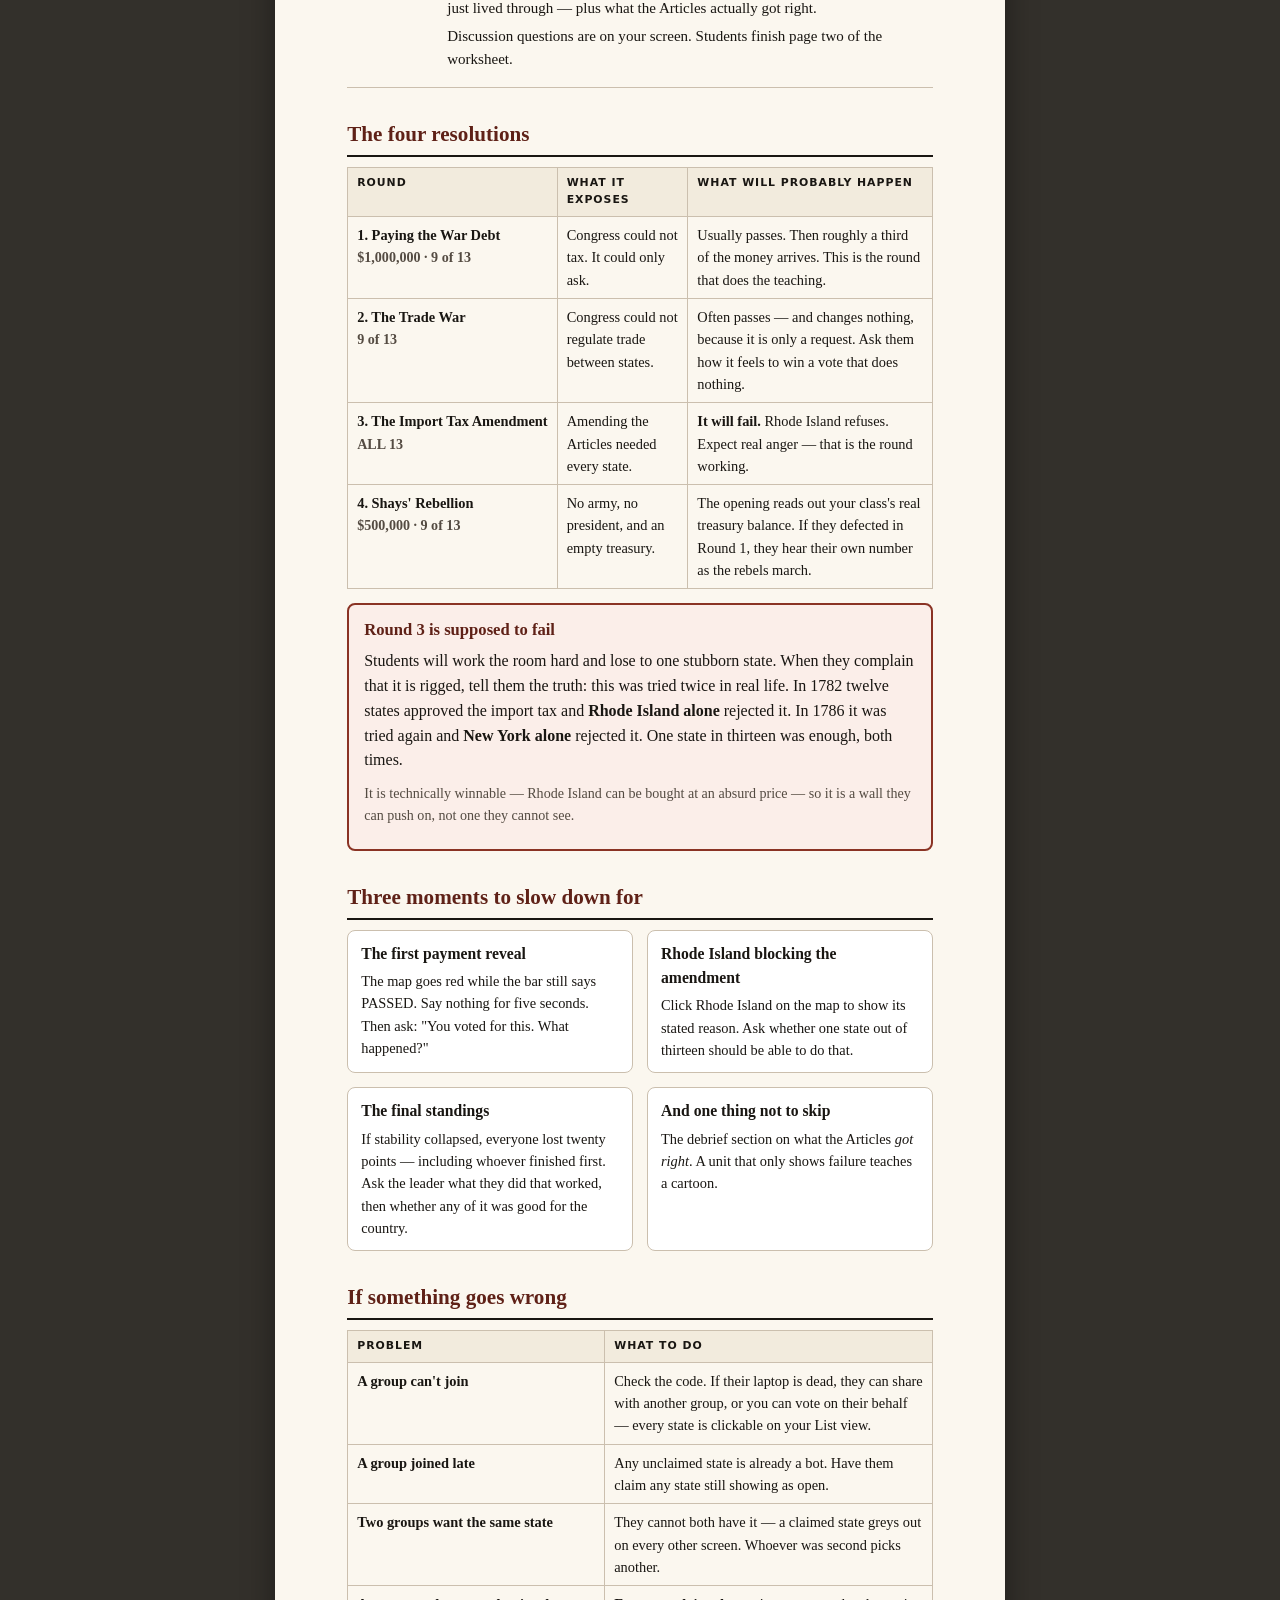
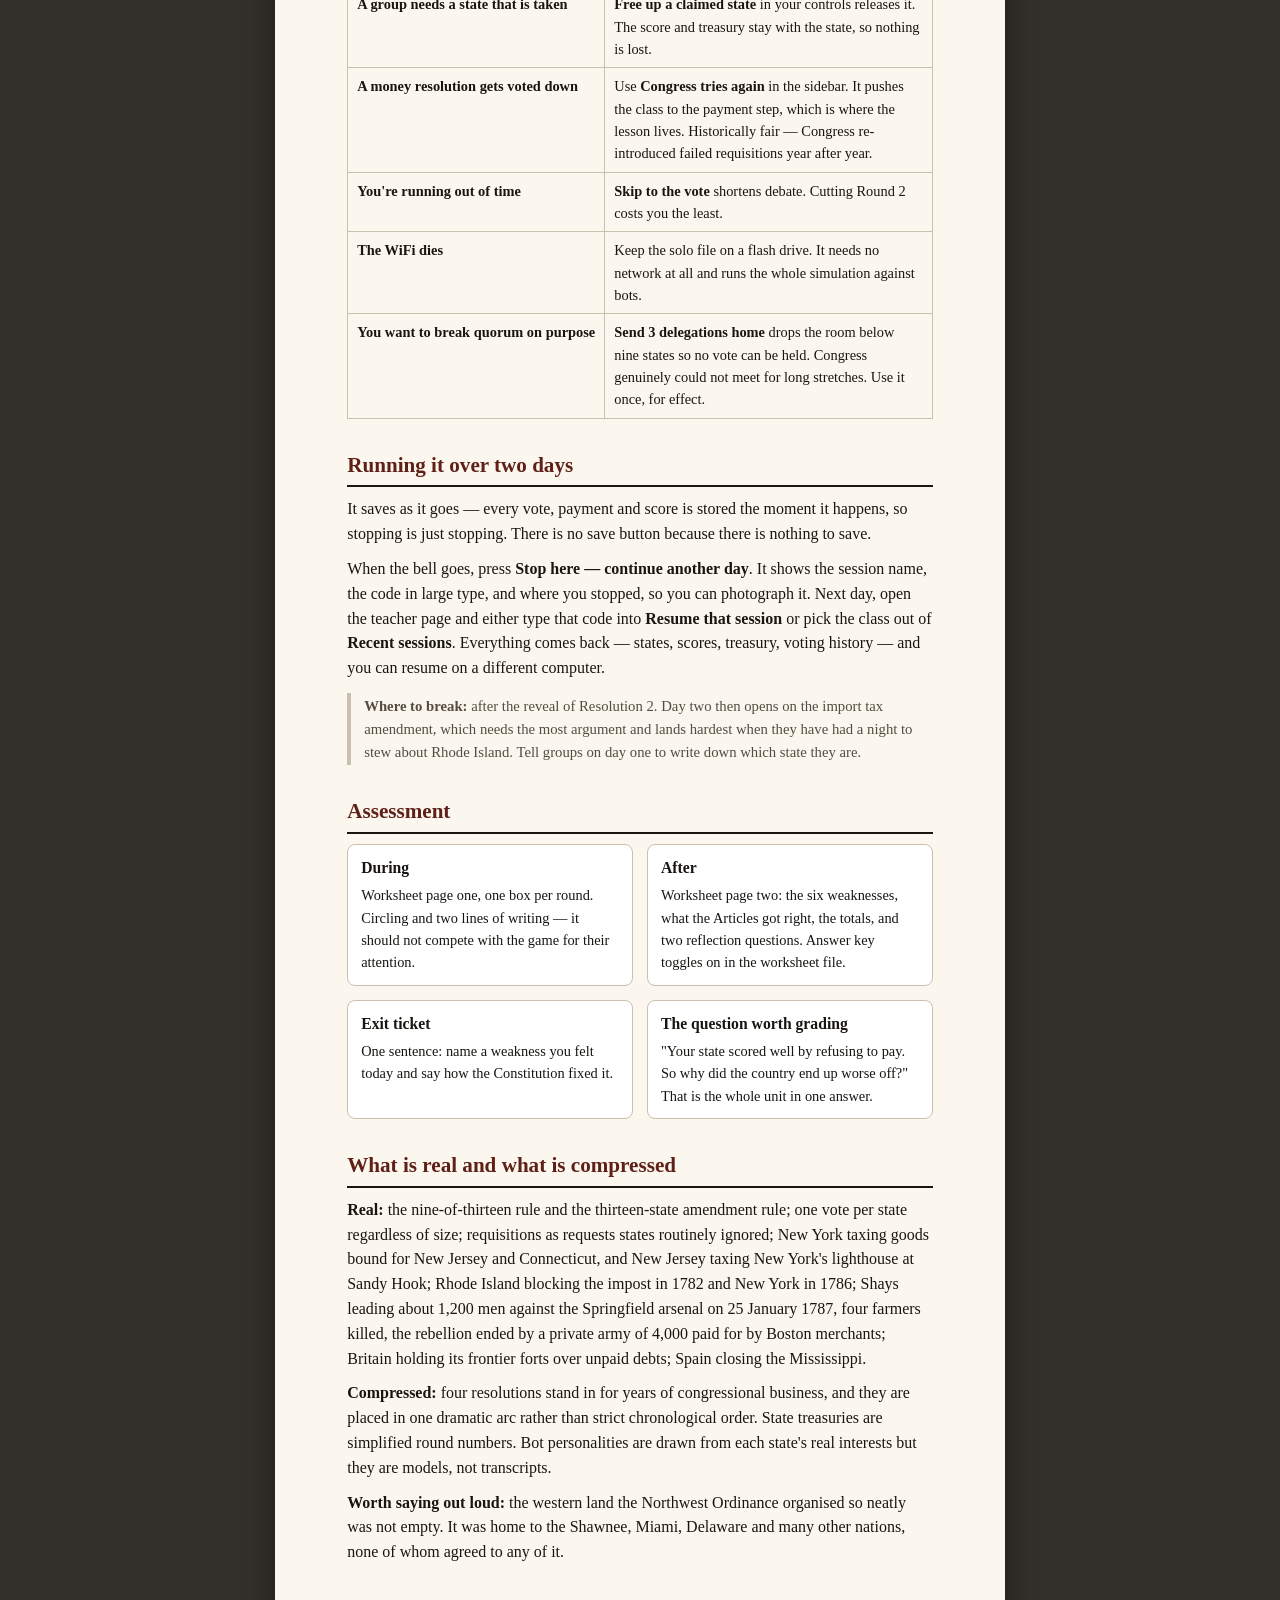
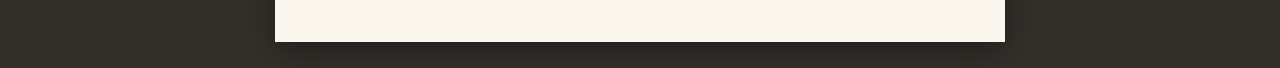
==== commit ec4c17e0: "Close a state to everyone once a group has claimed it Making held states clickable so a group could " ====
--- a/lesson-plan.html
+++ b/lesson-plan.html
@@ -334,8 +334,13 @@
         <td>Check the code. If their laptop is dead, they can share with another group, or you can vote on
           their behalf — every state is clickable on your List view.</td></tr>
       <tr><td class="n">A group joined late</td>
-        <td>Any unclaimed state is already a bot. Have them claim any state showing as open; if they need
-          a specific one, they can take it back even if it shows as held.</td></tr>
+        <td>Any unclaimed state is already a bot. Have them claim any state still showing as open.</td></tr>
+      <tr><td class="n">Two groups want the same state</td>
+        <td>They cannot both have it — a claimed state greys out on every other screen. Whoever was
+          second picks another.</td></tr>
+      <tr><td class="n">A group needs a state that is taken</td>
+        <td><strong>Free up a claimed state</strong> in your controls releases it. The score and treasury
+          stay with the state, so nothing is lost.</td></tr>
       <tr><td class="n">A money resolution gets voted down</td>
         <td>Use <strong>Congress tries again</strong> in the sidebar. It pushes the class to the payment
           step, which is where the lesson lives. Historically fair — Congress re-introduced failed
